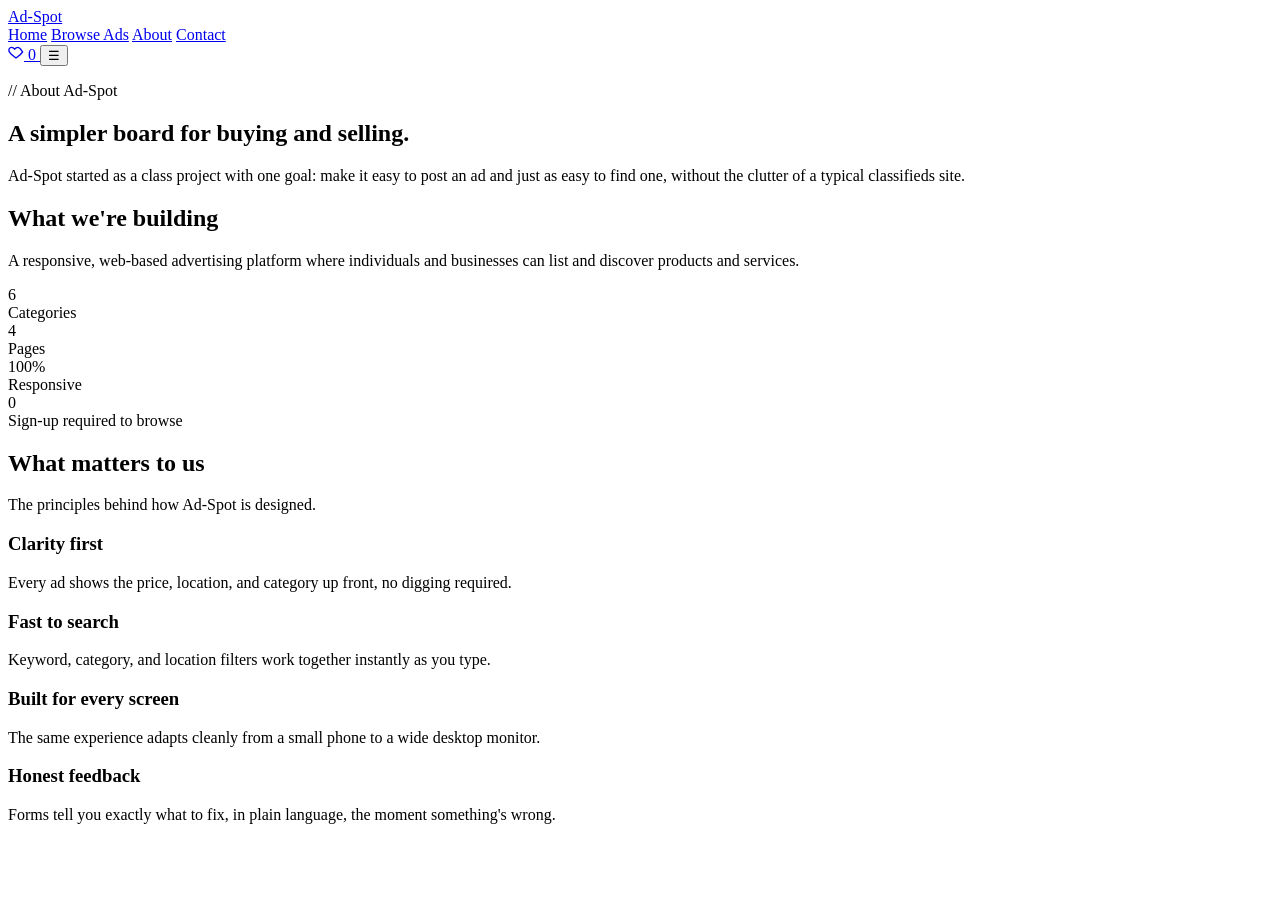
==== about.html @ 35bbc145 "Added Cards" ====
<!DOCTYPE html>
<html lang="en">
<head>
    <meta charset="UTF-8">
    <meta name="viewport" content="width=device-width, initial-scale=1.0">
    <title>Document</title>
</head>
<body data-page="about">
<header class="site-header">
    <div class="wrap">
    <a href="index.html" class="logo"><span class="dot"></span>Ad-Spot</a>
    <nav class="main-nav">
        <a href="index.html" data-page="home">Home</a>
        <a href="advertisement.html" data-page="browse">Browse Ads</a>
        <a href="about.html" data-page="about">About</a>
        <a href="contact.html" data-page="contact">Contact</a>
    </nav>
    <div class="header-actions">
        <a class="nav-fav" href="advertisement.html#favorites" title="Your favorites">
        <svg viewBox="0 0 24 24" width="16" height="16" fill="none" stroke="currentColor" stroke-width="2"><path d="M12 21s-7.5-4.6-10-9.1C.4 8.5 2 5 5.4 5c2 0 3.3 1 4.6 2.7C11.3 6 12.6 5 14.6 5 18 5 19.6 8.5 22 11.9 19.5 16.4 12 21 12 21z"/></svg>
        <span id="nav-fav-count">0</span>
        </a>
        <button class="nav-toggle" aria-label="Toggle menu">☰</button>
    </div>
</div>
</header>
<!-- hero page -->
<section class="page-hero">
    <div class="wrap">
        <p class="eyebrow-mono">// About Ad-Spot</p>
        <h1>A simpler board for buying and selling.</h1>
        <p>Ad-Spot started as a class project with one goal: make it easy to post an ad and just as easy to find one, without the clutter of a typical classifieds site.</p>
    </div>
</section>

<section class="section">
    <div class="section-head">
        <div>
            <h2>What we're building</h2>
            <p>A responsive, web-based advertising platform where individuals and businesses can list and discover products and services.</p>
        </div>
    </div>

    <div class="stat-row">
        <div class="stat"><div class="num">6</div><div class="label">Categories</div></div>
        <div class="stat"><div class="num">4</div><div class="label">Pages</div></div>
        <div class="stat"><div class="num">100%</div><div class="label">Responsive</div></div>
        <div class="stat"><div class="num">0</div><div class="label">Sign-up required to browse</div></div>
    </div>
    </div>

</section>

<!-- card section -->
<section class="section section-alt">
    <div class="wrap">
        <div class="section-head">
            <div>
                <h2>What matters to us</h2>
                <p>The principles behind how Ad-Spot is designed.</p>
            </div>
        </div>
    </div>

    <div class="value-grid">
        <div class="value-card">
            <h3>Clarity first</h3>
            <p>Every ad shows the price, location, and category up front, no digging required.</p>
        </div>
    <div class="value-card">
        <h3>Fast to search</h3>
        <p>Keyword, category, and location filters work together instantly as you type.</p>
    </div>
    <div class="value-card">
        <h3>Built for every screen</h3>
        <p>The same experience adapts cleanly from a small phone to a wide desktop monitor.</p>
    </div>
    <div class="value-card">
        <h3>Honest feedback</h3>
        <p>Forms tell you exactly what to fix, in plain language, the moment something's wrong.</p>
    </div>
    </div>

</section>

</body>
</html>
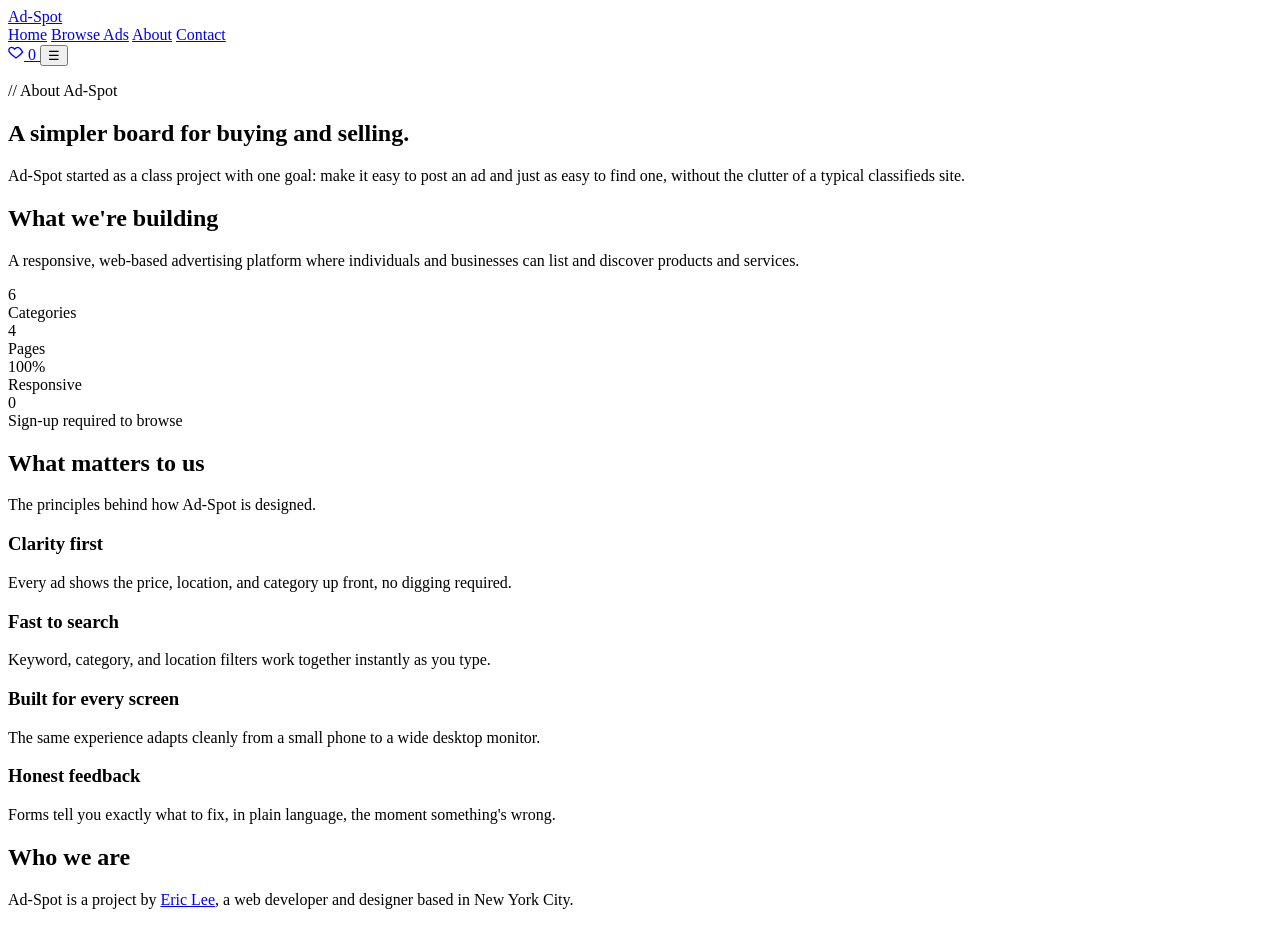
==== commit af9e5c97: "Added a section" ====
--- a/about.html
+++ b/about.html
@@ -83,5 +83,15 @@
 
 </section>
 
+<section class="section">
+    <div class="wrap">
+        <div class="section-head">
+            <div>
+                <h2>Who we are</h2>
+                <p>Ad-Spot is a project by <a href="https://www.linkedin.com/in/eric-lee-1b0a3b1b6/" target="_blank">Eric Lee</a>, a web developer and designer based in New York City.</p>
+            </div>
+        </div>
+    </div>
+</section>
 </body>
 </html>
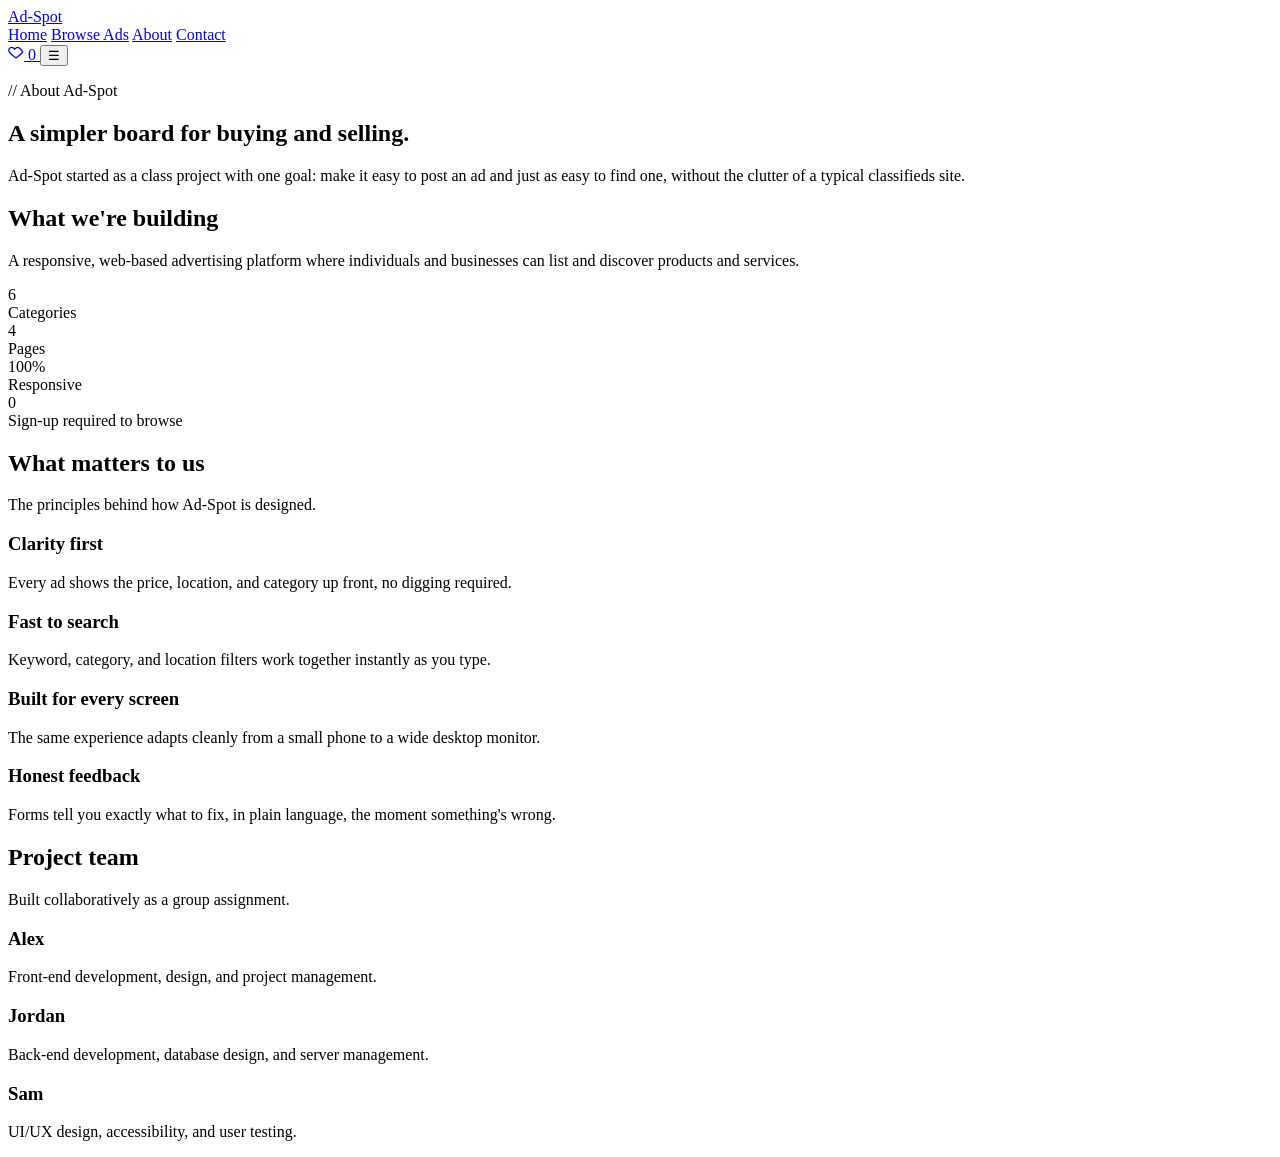
==== commit fbf82faa: "Added team cards" ====
--- a/about.html
+++ b/about.html
@@ -87,11 +87,25 @@
     <div class="wrap">
         <div class="section-head">
             <div>
-                <h2>Who we are</h2>
-                <p>Ad-Spot is a project by <a href="https://www.linkedin.com/in/eric-lee-1b0a3b1b6/" target="_blank">Eric Lee</a>, a web developer and designer based in New York City.</p>
+                <h2>Project team</h2>
+                <p>Built collaboratively as a group assignment.</p>
             </div>
         </div>
+        <div class="team-grid">
+            <div class="team-card">
+                <h3>Alex</h3>
+                <p>Front-end development, design, and project management.</p>
+            </div>
+            <div class="team-card">
+                <h3>Jordan</h3>
+                <p>Back-end development, database design, and server management.</p>
+            </div>
+            <div class="team-card">
+                <h3>Sam</h3>
+                <p>UI/UX design, accessibility, and user testing.</p>
+            </div>
     </div>
+
 </section>
 </body>
 </html>
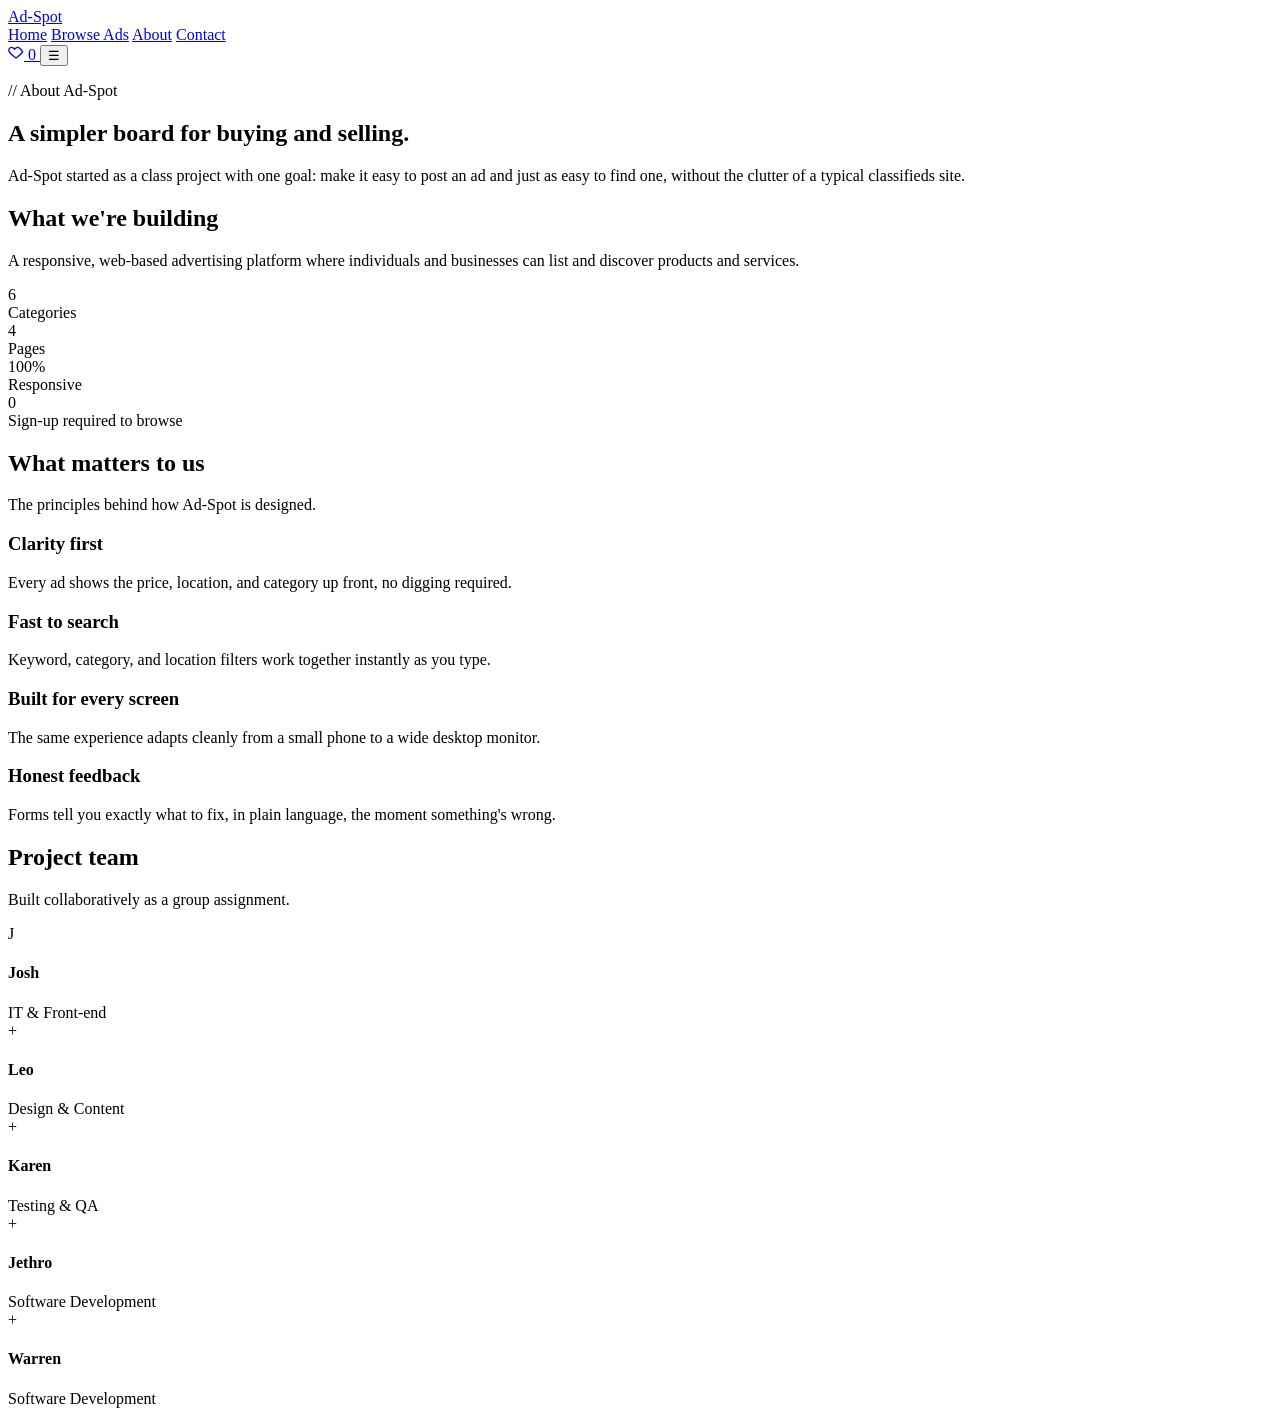
==== commit 270ab768: "Added team cards" ====
--- a/about.html
+++ b/about.html
@@ -84,7 +84,7 @@
 </section>
 
 <section class="section">
-    <div class="wrap">
+<div class="wrap">
         <div class="section-head">
             <div>
                 <h2>Project team</h2>
@@ -92,20 +92,37 @@
             </div>
         </div>
         <div class="team-grid">
-            <div class="team-card">
-                <h3>Alex</h3>
-                <p>Front-end development, design, and project management.</p>
-            </div>
-            <div class="team-card">
-                <h3>Jordan</h3>
-                <p>Back-end development, database design, and server management.</p>
-            </div>
-            <div class="team-card">
-                <h3>Sam</h3>
-                <p>UI/UX design, accessibility, and user testing.</p>
-            </div>
+    <div class="team-card">
+        <div class="team-avatar">J</div>
+        <h4>Josh</h4>
+        <span>IT & Front-end</span>
     </div>
 
+    <div class="team-card">
+        <div class="team-avatar">+</div>
+        <h4>Leo</h4>
+        <span>Design & Content</span>
+    </div>
+
+    <div class="team-card">
+        <div class="team-avatar">+</div>
+        <h4>Karen</h4>
+        <span>Testing & QA</span>
+    </div>
+
+    <div class="team-card">
+        <div class="team-avatar">+</div>
+        <h4>Jethro</h4>
+        <span>Software Development</span>
+    </div>
+
+    <div class="team-card">
+        <div class="team-avatar">+</div>
+        <h4>Warren</h4>
+        <span>Software Development</span>
+    </div>
+</div>
 </section>
+
 </body>
 </html>
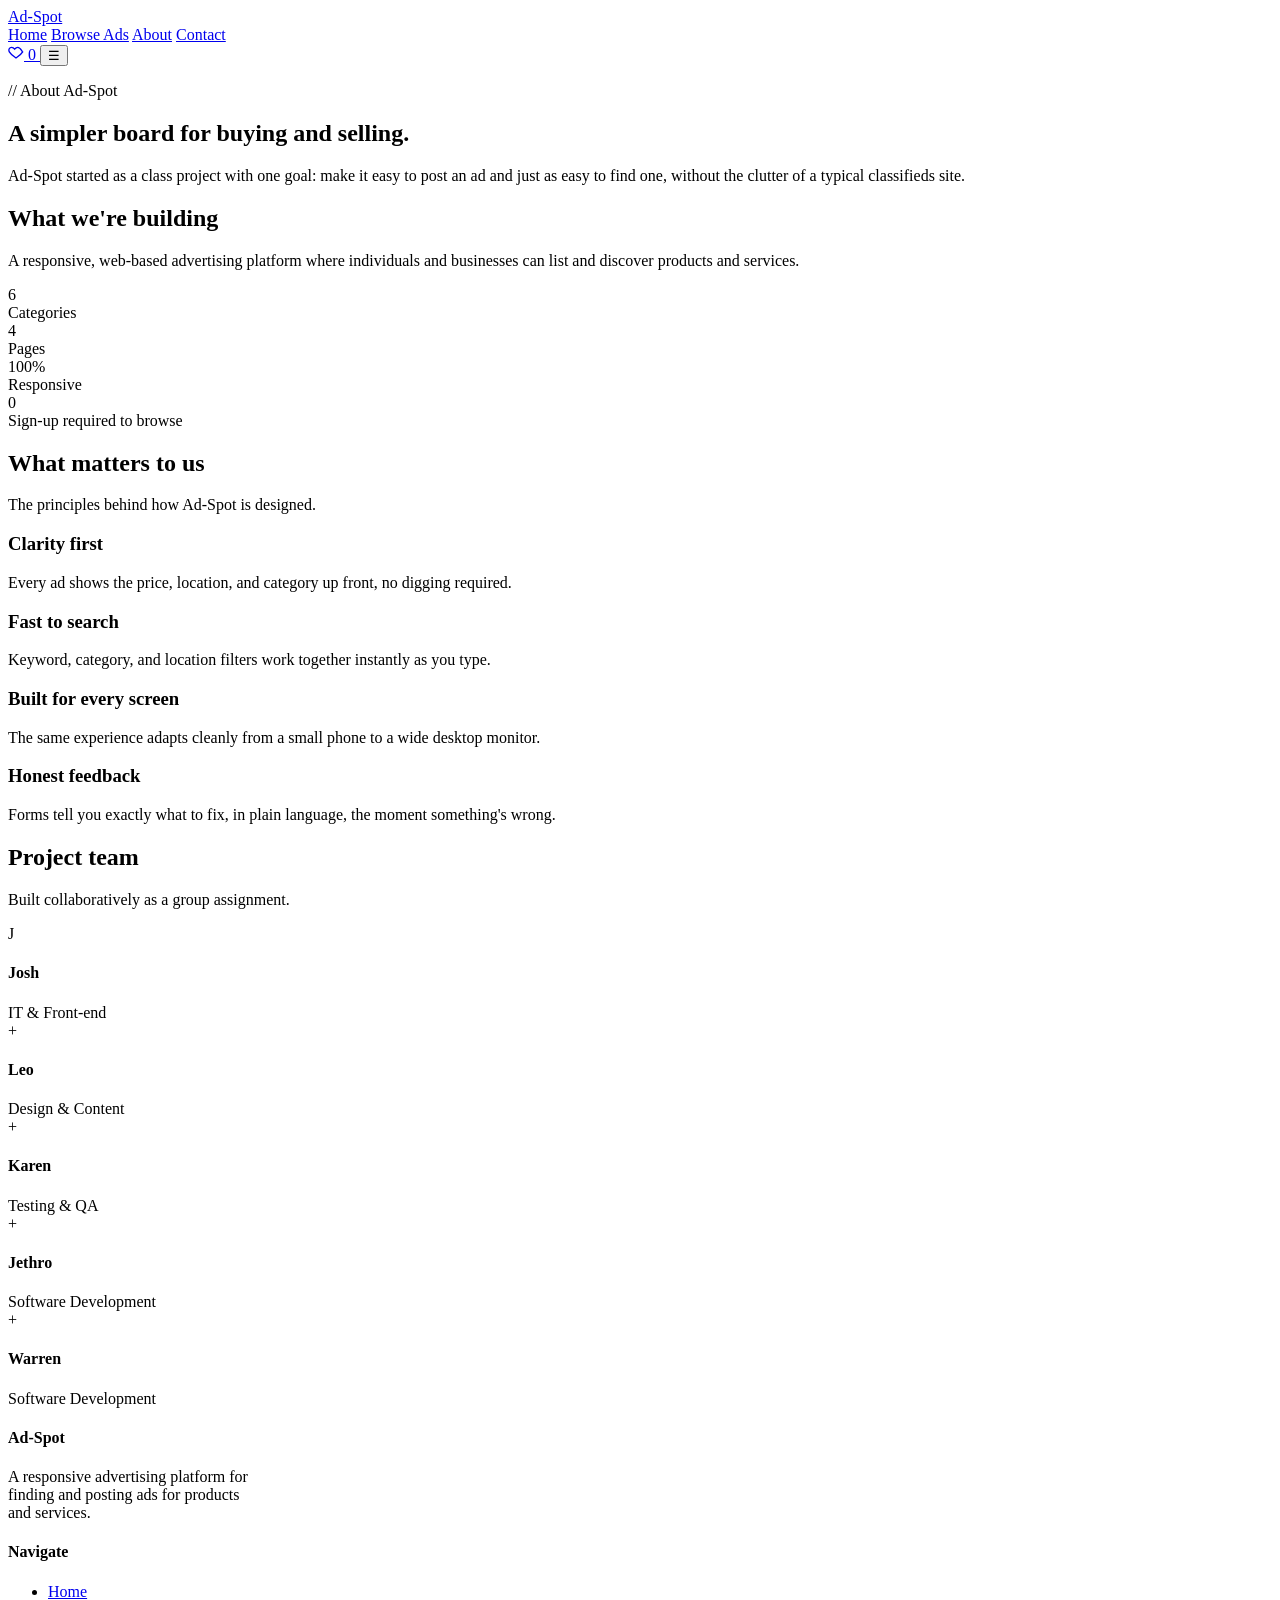
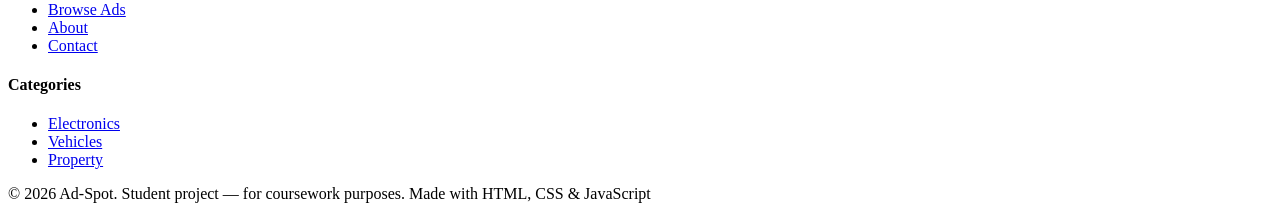
==== commit 5e075f69: "Added footer" ====
--- a/about.html
+++ b/about.html
@@ -124,5 +124,36 @@
 </div>
 </section>
 
+<footer class="site-footer">
+<div class="wrap">
+<div class="footer-grid">
+    <div>
+        <h4>Ad-Spot</h4>
+        <p style="max-width:32ch;">A responsive advertising platform for finding and posting ads for products and services.</p>
+    </div>
+        <div>
+            <h4>Navigate</h4>
+                <ul>
+                    <li><a href="index.html">Home</a></li>
+                    <li><a href="advertisement.html">Browse Ads</a></li>
+                    <li><a href="about.html">About</a></li>
+                    <li><a href="contact.html">Contact</a></li>
+                </ul>
+        </div>
+    <div>
+        <h4>Categories</h4>
+        <ul>
+            <li><a href="advertisement.html?category=electronics">Electronics</a></li>
+            <li><a href="advertisement.html?category=vehicles">Vehicles</a></li>
+            <li><a href="advertisement.html?category=property">Property</a></li>
+        </ul>
+    </div>
+    </div>
+    <div class="footer-bottom">
+        <span>© 2026 Ad-Spot. Student project — for coursework purposes.</span>
+        <span>Made with HTML, CSS & JavaScript</span>
+    </div>
+</div>
+</footer>
 </body>
 </html>
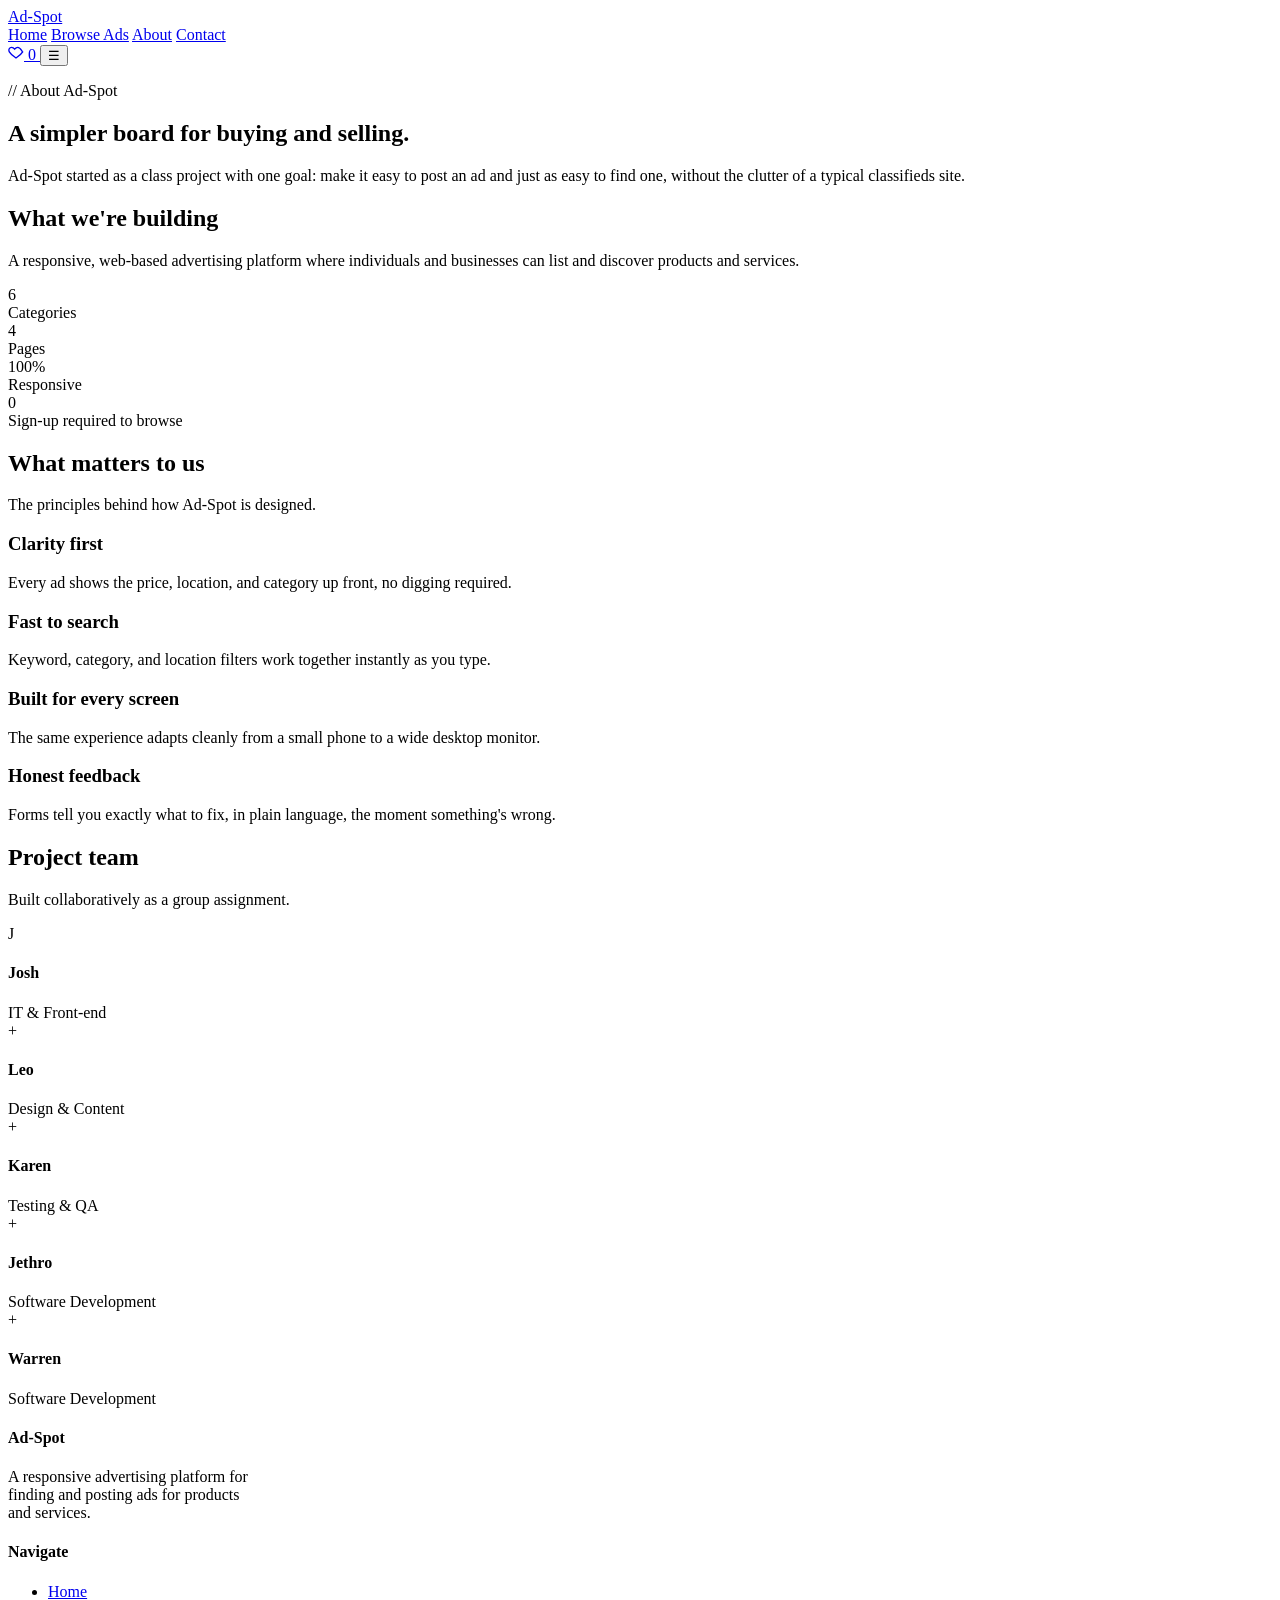
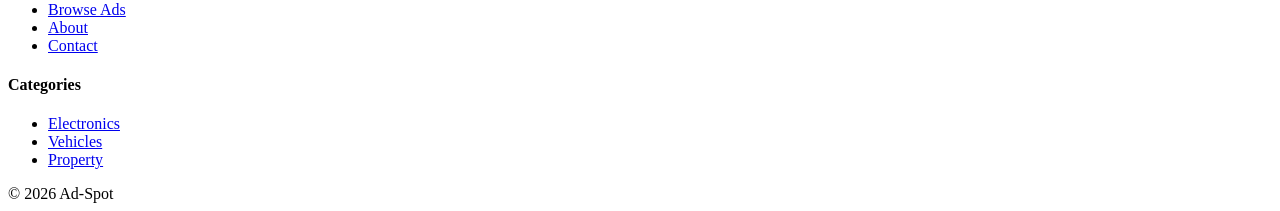
==== commit 76b91608: "update about" ====
--- a/about.html
+++ b/about.html
@@ -3,7 +3,7 @@
 <head>
     <meta charset="UTF-8">
     <meta name="viewport" content="width=device-width, initial-scale=1.0">
-    <title>Document</title>
+    <title>About Ad-Spot</title>
 </head>
 <body data-page="about">
 <header class="site-header">
@@ -24,7 +24,6 @@
     </div>
 </div>
 </header>
-<!-- hero page -->
 <section class="page-hero">
     <div class="wrap">
         <p class="eyebrow-mono">// About Ad-Spot</p>
@@ -51,7 +50,6 @@
 
 </section>
 
-<!-- card section -->
 <section class="section section-alt">
     <div class="wrap">
         <div class="section-head">
@@ -150,10 +148,13 @@
     </div>
     </div>
     <div class="footer-bottom">
-        <span>© 2026 Ad-Spot. Student project — for coursework purposes.</span>
-        <span>Made with HTML, CSS & JavaScript</span>
+        <span>© 2026 Ad-Spot</span>
     </div>
 </div>
 </footer>
+
+<script src="script.js"></script>
+
+
 </body>
 </html>
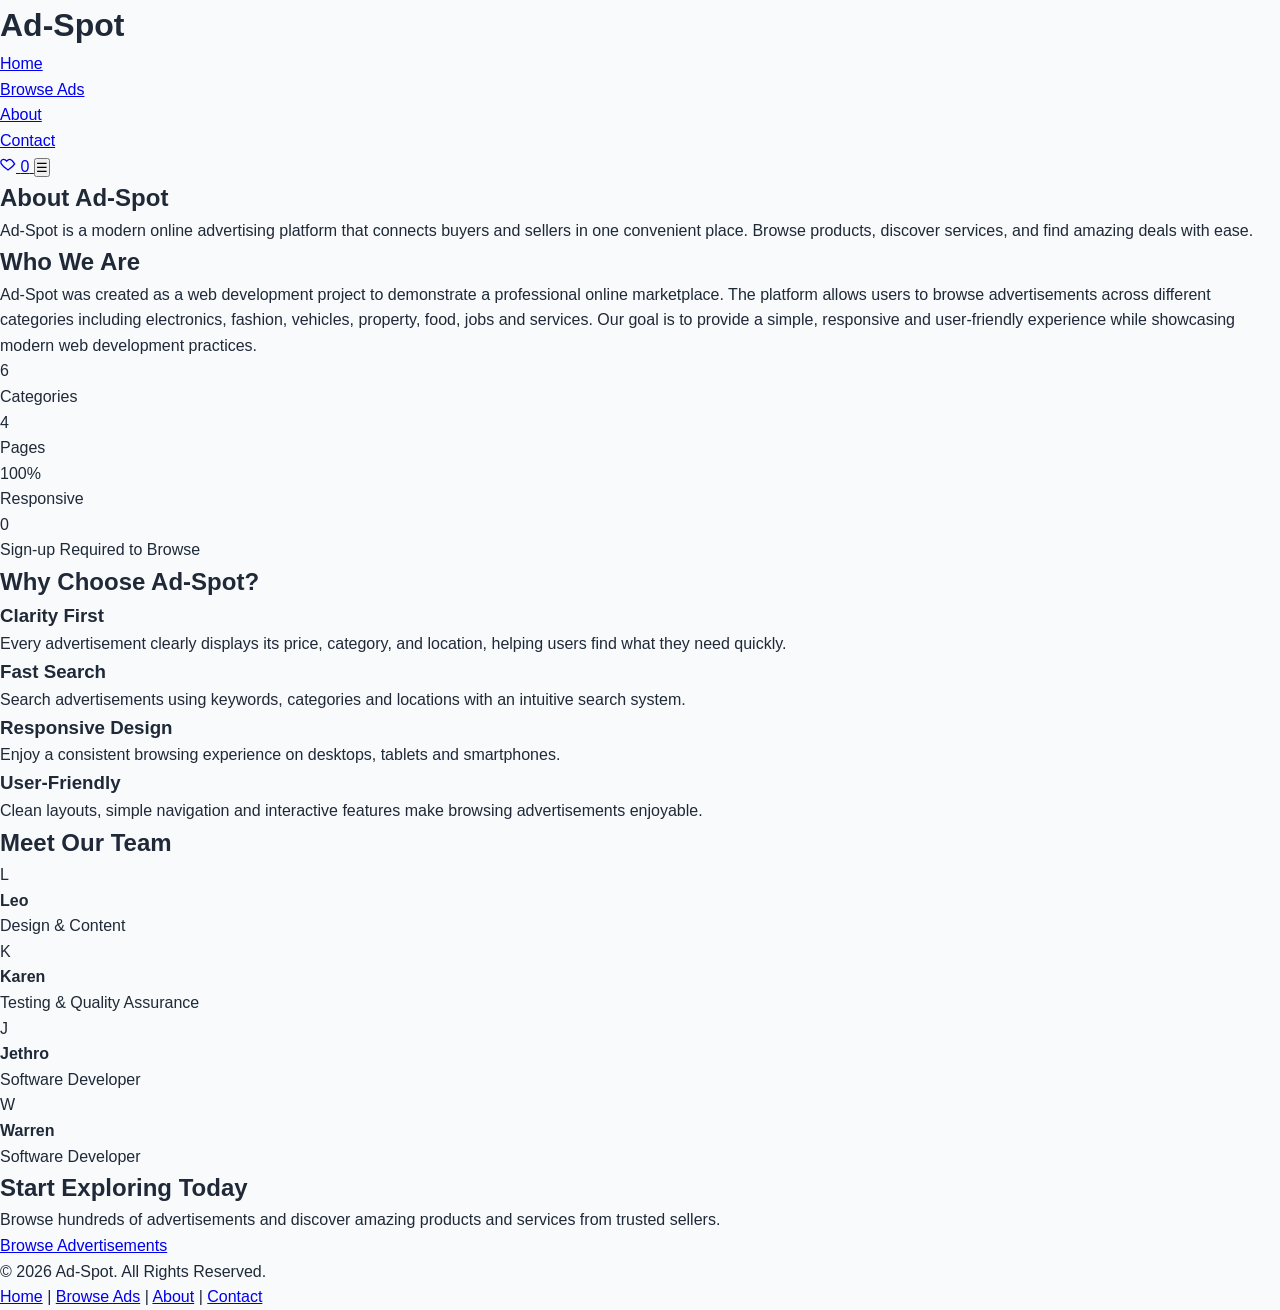
==== commit 0649fbd2: "add nav bar" ====
--- a/about.html
+++ b/about.html
@@ -3,158 +3,199 @@
 <head>
     <meta charset="UTF-8">
     <meta name="viewport" content="width=device-width, initial-scale=1.0">
-    <title>About Ad-Spot</title>
+    <meta name="description" content="Learn more about Ad-Spot">
+    <title>Ad-Spot | About</title>
+
+    <link rel="stylesheet" href="style.css">
 </head>
-<body data-page="about">
-<header class="site-header">
-    <div class="wrap">
-    <a href="index.html" class="logo"><span class="dot"></span>Ad-Spot</a>
-    <nav class="main-nav">
-        <a href="index.html" data-page="home">Home</a>
-        <a href="advertisement.html" data-page="browse">Browse Ads</a>
-        <a href="about.html" data-page="about">About</a>
-        <a href="contact.html" data-page="contact">Contact</a>
-    </nav>
-    <div class="header-actions">
-        <a class="nav-fav" href="advertisement.html#favorites" title="Your favorites">
-        <svg viewBox="0 0 24 24" width="16" height="16" fill="none" stroke="currentColor" stroke-width="2"><path d="M12 21s-7.5-4.6-10-9.1C.4 8.5 2 5 5.4 5c2 0 3.3 1 4.6 2.7C11.3 6 12.6 5 14.6 5 18 5 19.6 8.5 22 11.9 19.5 16.4 12 21 12 21z"/></svg>
-        <span id="nav-fav-count">0</span>
+
+<body>
+
+    <!-- ================= HEADER ================= -->
+
+    <header>
+
+        <div class="logo">
+            <h1>Ad-Spot</h1>
+        </div>
+
+        <nav>
+            <ul>
+                <li><a href="index.html">Home</a></li>
+                <li><a href="advertisement.html">Browse Ads</a></li>
+                <li><a href="about.html" class="active">About</a></li>
+                <li><a href="contact.html">Contact</a></li>
+            </ul>
+        </nav>
+
+        <div class="header-actions">
+
+            <a class="nav-fav" href="advertisement.html#favorites" title="Your Favorites">
+
+                <svg viewBox="0 0 24 24"
+                     width="16"
+                     height="16"
+                     fill="none"
+                     stroke="currentColor"
+                     stroke-width="2">
+
+                    <path d="M12 21s-7.5-4.6-10-9.1C.4 8.5 2 5 5.4 5c2 0 3.3 1 4.6 2.7C11.3 6 12.6 5 14.6 5 18 5 19.6 8.5 22 11.9 19.5 16.4 12 21 12 21z"/>
+                </svg>
+
+                <span id="nav-fav-count">0</span>
+
+            </a>
+
+            <button class="nav-toggle" aria-label="Toggle Menu">
+                ☰
+            </button>
+
+        </div>
+
+    </header>
+
+    <section class="page-banner">
+        <h2>About Ad-Spot</h2>
+        <p>
+            Ad-Spot is a modern online advertising platform that connects buyers
+            and sellers in one convenient place. Browse products, discover
+            services, and find amazing deals with ease.
+        </p>
+
+    </section>
+
+    <section class="about-section">
+        <div class="container">
+            <h2 class="section-title">
+                Who We Are
+            </h2>
+            <p>
+                Ad-Spot was created as a web development project to demonstrate
+                a professional online marketplace. The platform allows users to
+                browse advertisements across different categories including
+                electronics, fashion, vehicles, property, food, jobs and
+                services.
+
+                Our goal is to provide a simple, responsive and user-friendly
+                experience while showcasing modern web development practices.
+            </p>
+        </div>
+    </section>
+
+    <section class="stat-row">
+        <div class="stat">
+            <div class="num">6</div>
+            <div class="label">Categories</div>
+        </div>
+
+        <div class="stat">
+            <div class="num">4</div>
+            <div class="label">Pages</div>
+        </div>
+        <div class="stat">
+            <div class="num">100%</div>
+            <div class="label">Responsive</div>
+        </div>
+        <div class="stat">
+            <div class="num">0</div>
+            <div class="label">Sign-up Required to Browse</div>
+        </div>
+    </section>
+
+    <section>
+        <h2 class="section-title">
+            Why Choose Ad-Spot?
+        </h2>
+        <div class="value-grid">
+            <div class="value-card">
+                <h3>Clarity First</h3>
+                <p>
+                    Every advertisement clearly displays its price, category,
+                    and location, helping users find what they need quickly.
+                </p>
+            </div>
+
+            <div class="value-card">
+                <h3>Fast Search</h3>
+                <p>
+                    Search advertisements using keywords, categories and
+                    locations with an intuitive search system.
+                </p>
+            </div>
+            <div class="value-card">
+                <h3>Responsive Design</h3>
+                <p>
+                    Enjoy a consistent browsing experience on desktops,
+                    tablets and smartphones.
+                </p>
+            </div>
+            <div class="value-card">
+                <h3>User-Friendly</h3>
+                <p>
+                    Clean layouts, simple navigation and interactive
+                    features make browsing advertisements enjoyable.
+                </p>
+            </div>
+        </div>
+    </section>
+
+    <section class="team-section">
+        <h2>Meet Our Team</h2>
+        <div class="team-grid">
+            <div class="team-card">
+                <div class="team-avatar">L</div>
+                <h4>Leo</h4>
+                <span>Design & Content</span>
+            </div>
+
+            <div class="team-card">
+                <div class="team-avatar">K</div>
+                <h4>Karen</h4>
+                <span>Testing & Quality Assurance</span>
+            </div>
+            <div class="team-card">
+                <div class="team-avatar">J</div>
+                <h4>Jethro</h4>
+                <span>Software Developer</span>
+            </div>
+
+            <div class="team-card">
+                <div class="team-avatar">W</div>
+                <h4>Warren</h4>
+                <span>Software Developer</span>
+            </div>
+        </div>
+    </section>
+
+    <section class="cta">
+
+        <h2>Start Exploring Today</h2>
+
+        <p>
+            Browse hundreds of advertisements and discover amazing products
+            and services from trusted sellers.
+        </p>
+
+        <a href="advertisement.html" class="btn">
+            Browse Advertisements
         </a>
-        <button class="nav-toggle" aria-label="Toggle menu">☰</button>
-    </div>
-</div>
-</header>
-<section class="page-hero">
-    <div class="wrap">
-        <p class="eyebrow-mono">// About Ad-Spot</p>
-        <h1>A simpler board for buying and selling.</h1>
-        <p>Ad-Spot started as a class project with one goal: make it easy to post an ad and just as easy to find one, without the clutter of a typical classifieds site.</p>
-    </div>
-</section>
-
-<section class="section">
-    <div class="section-head">
-        <div>
-            <h2>What we're building</h2>
-            <p>A responsive, web-based advertising platform where individuals and businesses can list and discover products and services.</p>
-        </div>
-    </div>
-
-    <div class="stat-row">
-        <div class="stat"><div class="num">6</div><div class="label">Categories</div></div>
-        <div class="stat"><div class="num">4</div><div class="label">Pages</div></div>
-        <div class="stat"><div class="num">100%</div><div class="label">Responsive</div></div>
-        <div class="stat"><div class="num">0</div><div class="label">Sign-up required to browse</div></div>
-    </div>
-    </div>
-
-</section>
-
-<section class="section section-alt">
-    <div class="wrap">
-        <div class="section-head">
-            <div>
-                <h2>What matters to us</h2>
-                <p>The principles behind how Ad-Spot is designed.</p>
-            </div>
-        </div>
-    </div>
-
-    <div class="value-grid">
-        <div class="value-card">
-            <h3>Clarity first</h3>
-            <p>Every ad shows the price, location, and category up front, no digging required.</p>
-        </div>
-    <div class="value-card">
-        <h3>Fast to search</h3>
-        <p>Keyword, category, and location filters work together instantly as you type.</p>
-    </div>
-    <div class="value-card">
-        <h3>Built for every screen</h3>
-        <p>The same experience adapts cleanly from a small phone to a wide desktop monitor.</p>
-    </div>
-    <div class="value-card">
-        <h3>Honest feedback</h3>
-        <p>Forms tell you exactly what to fix, in plain language, the moment something's wrong.</p>
-    </div>
-    </div>
-
-</section>
-
-<section class="section">
-<div class="wrap">
-        <div class="section-head">
-            <div>
-                <h2>Project team</h2>
-                <p>Built collaboratively as a group assignment.</p>
-            </div>
-        </div>
-        <div class="team-grid">
-    <div class="team-card">
-        <div class="team-avatar">J</div>
-        <h4>Josh</h4>
-        <span>IT & Front-end</span>
-    </div>
-
-    <div class="team-card">
-        <div class="team-avatar">+</div>
-        <h4>Leo</h4>
-        <span>Design & Content</span>
-    </div>
-
-    <div class="team-card">
-        <div class="team-avatar">+</div>
-        <h4>Karen</h4>
-        <span>Testing & QA</span>
-    </div>
-
-    <div class="team-card">
-        <div class="team-avatar">+</div>
-        <h4>Jethro</h4>
-        <span>Software Development</span>
-    </div>
-
-    <div class="team-card">
-        <div class="team-avatar">+</div>
-        <h4>Warren</h4>
-        <span>Software Development</span>
-    </div>
-</div>
-</section>
-
-<footer class="site-footer">
-<div class="wrap">
-<div class="footer-grid">
-    <div>
-        <h4>Ad-Spot</h4>
-        <p style="max-width:32ch;">A responsive advertising platform for finding and posting ads for products and services.</p>
-    </div>
-        <div>
-            <h4>Navigate</h4>
-                <ul>
-                    <li><a href="index.html">Home</a></li>
-                    <li><a href="advertisement.html">Browse Ads</a></li>
-                    <li><a href="about.html">About</a></li>
-                    <li><a href="contact.html">Contact</a></li>
-                </ul>
-        </div>
-    <div>
-        <h4>Categories</h4>
-        <ul>
-            <li><a href="advertisement.html?category=electronics">Electronics</a></li>
-            <li><a href="advertisement.html?category=vehicles">Vehicles</a></li>
-            <li><a href="advertisement.html?category=property">Property</a></li>
-        </ul>
-    </div>
-    </div>
-    <div class="footer-bottom">
-        <span>© 2026 Ad-Spot</span>
-    </div>
-</div>
-</footer>
-
-<script src="script.js"></script>
-
+
+    </section>
+
+    <footer>
+
+        <p>&copy; 2026 Ad-Spot. All Rights Reserved.</p>
+
+        <p>
+            <a href="index.html">Home</a> |
+            <a href="advertisement.html">Browse Ads</a> |
+            <a href="about.html">About</a> |
+            <a href="contact.html">Contact</a>
+        </p>
+
+    </footer>
+
+    <script src="script.js"></script>
 
 </body>
 </html>
--- a/style.css
+++ b/style.css
@@ -0,0 +1,17 @@
+*{
+    margin:0;
+    padding:0;
+    box-sizing:border-box;
+    font-family:'Poppins',sans-serif;
+}
+
+html{
+    scroll-behavior:smooth;
+}
+
+body{
+    background:#F8FAFC;
+    color:#1F2937;
+    line-height:1.6;
+}
+
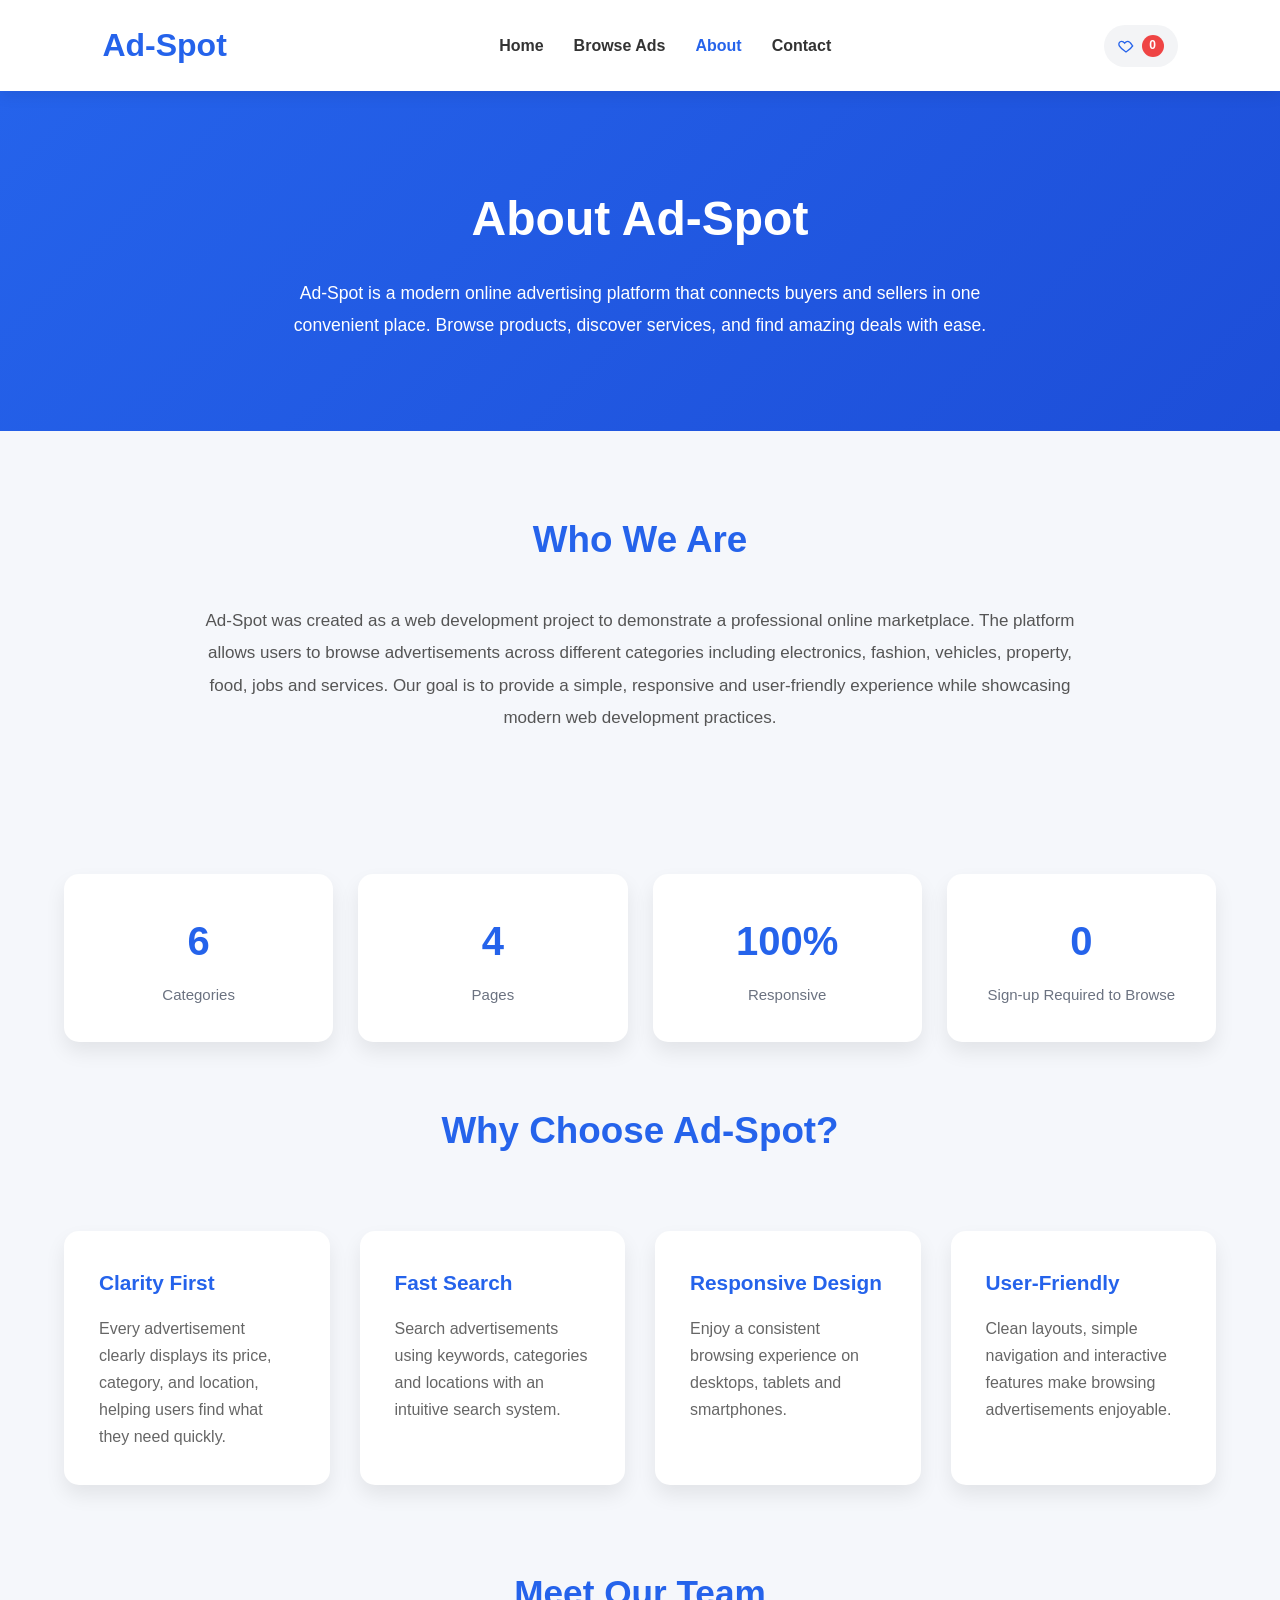
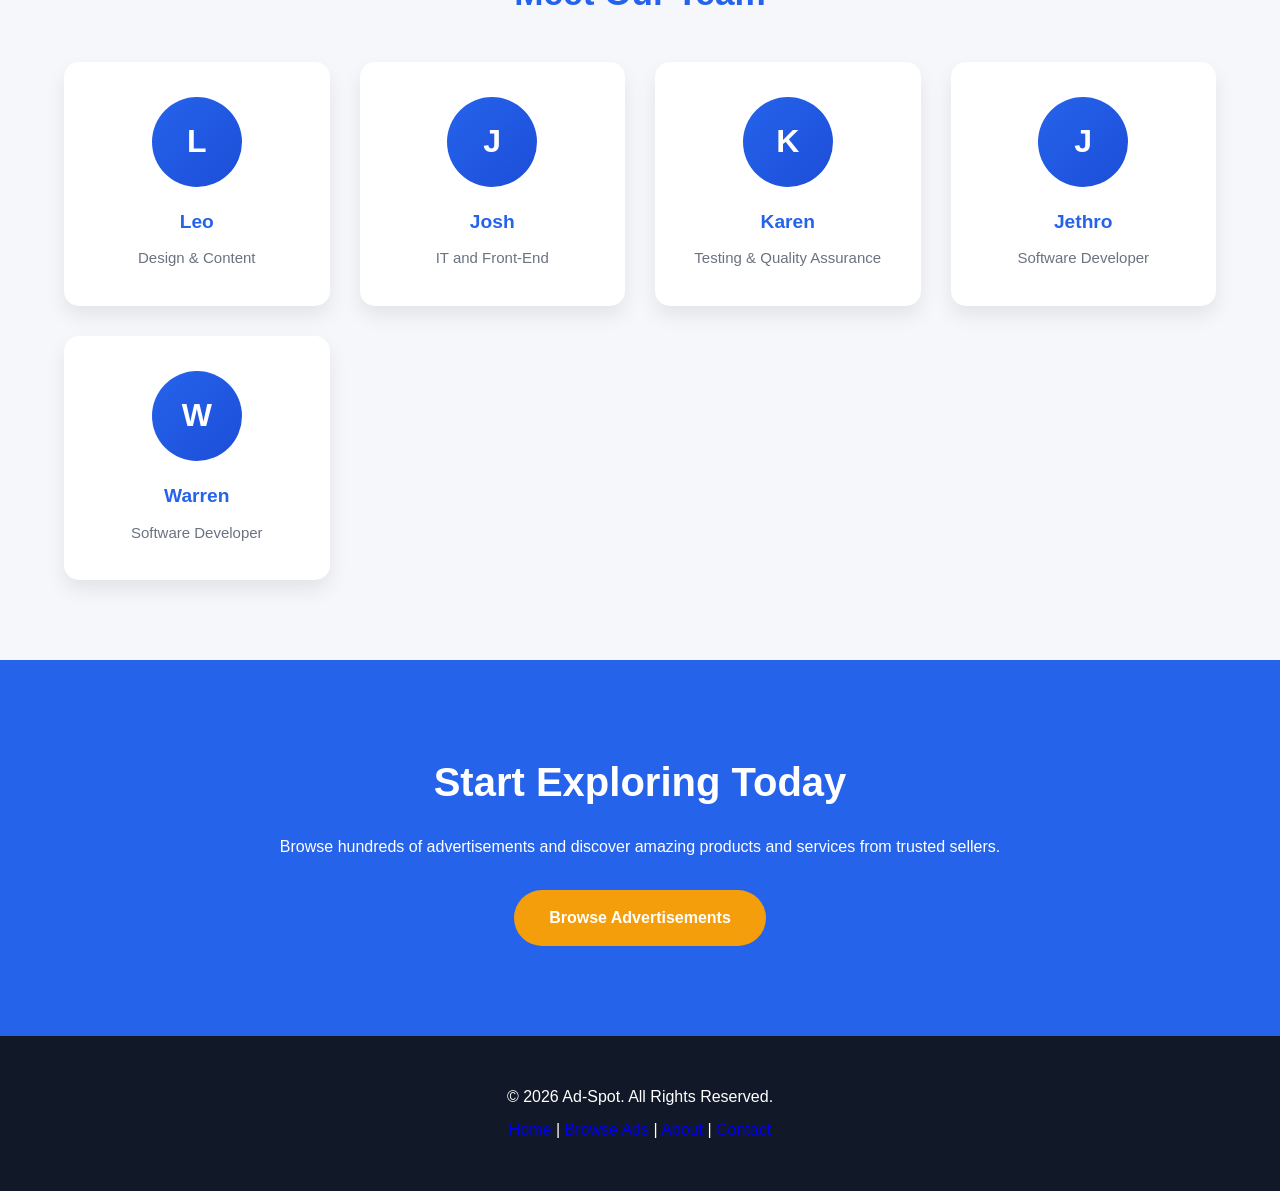
==== commit b2ce3bcd: "Final about" ====
--- a/about.html
+++ b/about.html
@@ -10,8 +10,6 @@
 </head>
 
 <body>
-
-    <!-- ================= HEADER ================= -->
 
     <header>
 
@@ -149,6 +147,12 @@
             </div>
 
             <div class="team-card">
+                <div class="team-avatar">J</div>
+                <h4>Josh</h4>
+                <span>IT and Front-End</span>
+            </div>
+
+            <div class="team-card">
                 <div class="team-avatar">K</div>
                 <h4>Karen</h4>
                 <span>Testing & Quality Assurance</span>
--- a/style.css
+++ b/style.css
@@ -1,3 +1,373 @@
+
+*{
+    margin:0;
+    padding:0;
+    box-sizing:border-box;
+    font-family:"Poppins",sans-serif;
+}
+
+html{
+    scroll-behavior:smooth;
+}
+
+body{
+    background:#f5f7fb;
+    color:#333;
+    line-height:1.7;
+}
+
+/*Header*/
+
+header{
+
+    background:#ffffff;
+    display:flex;
+    justify-content:space-between;
+    align-items:center;
+
+    padding:20px 8%;
+    box-shadow:0 5px 15px rgba(0,0,0,.08);
+
+    position:sticky;
+    top:0;
+    z-index:1000;
+}
+
+.logo h1{
+
+    color:#2563eb;
+    font-size:2rem;
+}
+
+nav ul{
+
+    display:flex;
+    list-style:none;
+    gap:30px;
+}
+
+nav a{
+
+    text-decoration:none;
+    color:#333;
+    font-weight:600;
+    transition:.3s;
+}
+
+nav a:hover,
+.active{
+
+    color:#2563eb;
+}
+
+/*Hero Section*/
+
+.hero{
+
+    height:90vh;
+
+    display:flex;
+    justify-content:center;
+    align-items:center;
+
+    text-align:center;
+
+    background:linear-gradient(rgba(37,99,235,.8),
+    rgba(37,99,235,.8)),
+    url("https://images.unsplash.com/photo-1522202176988-66273c2fd55f");
+
+    background-size:cover;
+    background-position:center;
+
+    color:white;
+
+    padding:0 10%;
+}
+
+.hero-text{
+
+    max-width:800px;
+}
+
+.hero h2{
+
+    font-size:3rem;
+    margin-bottom:20px;
+}
+
+.hero p{
+
+    font-size:1.1rem;
+    margin-bottom:35px;
+}
+
+.btn{
+
+    display:inline-block;
+
+    background:#f59e0b;
+    color:white;
+
+    padding:15px 35px;
+
+    border-radius:50px;
+
+    text-decoration:none;
+
+    transition:.3s;
+}
+
+.btn:hover{
+
+    background:#d97706;
+    transform:translateY(-5px);
+}
+
+/*Search box*/
+
+.search{
+
+    padding:70px 8%;
+    text-align:center;
+}
+
+.search h2{
+
+    margin-bottom:30px;
+    color:#2563eb;
+}
+
+.search form{
+
+    display:grid;
+    grid-template-columns:repeat(auto-fit,minmax(220px,1fr));
+
+    gap:20px;
+}
+
+.search input,
+.search select{
+
+    padding:15px;
+
+    border:1px solid #ddd;
+
+    border-radius:10px;
+
+    font-size:16px;
+}
+
+.search button{
+
+    background:#2563eb;
+
+    color:white;
+
+    border:none;
+
+    border-radius:10px;
+
+    cursor:pointer;
+
+    transition:.3s;
+}
+
+.search button:hover{
+
+    background:#1e40af;
+}
+
+/*Featured Ads*/
+
+.featured-ads{
+
+    padding:80px 8%;
+}
+
+.featured-ads h2{
+
+    text-align:center;
+
+    margin-bottom:40px;
+
+    color:#2563eb;
+}
+
+.ads{
+
+    display:grid;
+
+    grid-template-columns:repeat(auto-fit,minmax(280px,1fr));
+
+    gap:30px;
+}
+
+.card{
+
+    background:white;
+
+    border-radius:15px;
+
+    overflow:hidden;
+
+    box-shadow:0 8px 20px rgba(0,0,0,.08);
+
+    transition:.3s;
+}
+
+.card:hover{
+
+    transform:translateY(-10px);
+}
+
+.card img{
+
+    width:100%;
+    height:220px;
+    object-fit:cover;
+}
+
+.card h3{
+
+    padding:20px 20px 10px;
+}
+
+.card p{
+
+    padding:0 20px 15px;
+}
+
+.card button{
+
+    margin:20px;
+
+    background:#2563eb;
+
+    color:white;
+
+    border:none;
+
+    padding:12px 20px;
+
+    border-radius:8px;
+
+    cursor:pointer;
+}
+
+/*Features*/
+
+.features{
+
+    background:white;
+
+    padding:80px 8%;
+}
+
+.features h2{
+
+    text-align:center;
+
+    margin-bottom:40px;
+
+    color:#2563eb;
+}
+
+.feature-list{
+
+    display:grid;
+
+    grid-template-columns:repeat(auto-fit,minmax(220px,1fr));
+
+    gap:25px;
+}
+
+.feature{
+
+    background:#f7f9fc;
+
+    padding:30px;
+
+    border-radius:12px;
+
+    transition:.3s;
+}
+
+.feature:hover{
+
+    transform:translateY(-8px);
+}
+
+/*Call to Action*/
+
+.cta{
+
+    background:#2563eb;
+
+    color:white;
+
+    text-align:center;
+
+    padding:90px 8%;
+}
+
+.cta h2{
+
+    margin-bottom:20px;
+
+    font-size:2.5rem;
+}
+
+.cta p{
+
+    margin-bottom:30px;
+}
+
+/*Footer*/
+
+footer{
+
+    background:#111827;
+
+    color:white;
+
+    text-align:center;
+
+    padding:30px;
+}
+
+/*Responsive*/
+
+@media(max-width:768px){
+
+header{
+
+    flex-direction:column;
+
+    gap:20px;
+}
+
+nav ul{
+
+    flex-direction:column;
+
+    text-align:center;
+}
+
+.hero h2{
+
+    font-size:2.2rem;
+}
+
+.hero{
+
+    height:auto;
+    padding:100px 8%;
+}
+
+}
+
+/*Advertisement Page*/
+
 *{
     margin:0;
     padding:0;
@@ -5,13 +375,889 @@
     font-family:'Poppins',sans-serif;
 }
 
-html{
-    scroll-behavior:smooth;
-}
-
 body{
-    background:#F8FAFC;
-    color:#1F2937;
+    background:#f5f7fb;
+    color:#333;
     line-height:1.6;
 }
 
+img{
+    max-width:100%;
+    display:block;
+}
+
+a{
+    text-decoration:none;
+}
+
+button{
+    cursor:pointer;
+    font-family:inherit;
+}
+
+/*HEADER*/
+
+header{
+
+    background:#fff;
+
+    display:flex;
+
+    justify-content:space-between;
+
+    align-items:center;
+
+    padding:20px 8%;
+
+    box-shadow:0 4px 15px rgba(0,0,0,.08);
+
+    position:sticky;
+
+    top:0;
+
+    z-index:1000;
+
+}
+
+.logo h1{
+
+    color:#2563EB;
+
+    font-size:2rem;
+
+}
+
+nav ul{
+
+    display:flex;
+
+    gap:30px;
+
+    list-style:none;
+
+}
+
+nav ul li a{
+
+    color:#333;
+
+    font-weight:600;
+
+    transition:.3s;
+
+}
+
+nav ul li a:hover,
+nav ul li a.active{
+
+    color:#2563EB;
+
+}
+
+/*PAGE BANNER*/
+
+.page-banner{
+
+    background:linear-gradient(135deg,#2563EB,#1D4ED8);
+
+    color:white;
+
+    text-align:center;
+
+    padding:80px 20px;
+
+}
+
+.page-banner h2{
+
+    font-size:3rem;
+
+    margin-bottom:15px;
+
+}
+
+.page-banner p{
+
+    max-width:700px;
+
+    margin:auto;
+
+    font-size:1.1rem;
+
+}
+
+/*SEARCH*/
+
+.search-section{
+
+    width:90%;
+
+    max-width:1200px;
+
+    margin:40px auto;
+
+}
+
+.search-section form{
+
+    display:grid;
+
+    grid-template-columns:2fr 1fr 1fr auto;
+
+    gap:15px;
+
+}
+
+.search-section input,
+.search-section select{
+
+    padding:15px;
+
+    border:1px solid #ddd;
+
+    border-radius:10px;
+
+    outline:none;
+
+    font-size:15px;
+
+}
+
+.search-section input:focus,
+.search-section select:focus{
+
+    border-color:#2563EB;
+
+}
+
+.search-section button{
+
+    background:#2563EB;
+
+    color:white;
+
+    border:none;
+
+    border-radius:10px;
+
+    padding:15px 25px;
+
+    transition:.3s;
+
+}
+
+.search-section button:hover{
+
+    background:#1D4ED8;
+
+}
+
+/*ADS GRID*/
+
+.ads-container{
+
+    width:90%;
+
+    max-width:1300px;
+
+    margin:50px auto;
+
+    display:grid;
+
+    grid-template-columns:repeat(auto-fit,minmax(320px,1fr));
+
+    gap:30px;
+
+}
+
+/*CARD*/
+
+.card{
+
+    background:white;
+
+    border-radius:15px;
+
+    overflow:hidden;
+
+    position:relative;
+
+    box-shadow:0 10px 25px rgba(0,0,0,.08);
+
+    transition:.3s;
+
+}
+
+.card:hover{
+
+    transform:translateY(-10px);
+
+    box-shadow:0 15px 30px rgba(0,0,0,.12);
+
+}
+
+.card img{
+
+    width:100%;
+
+    height:230px;
+
+    object-fit:cover;
+
+}
+
+/*BADGES*/
+
+.badge{
+
+    position:absolute;
+
+    top:15px;
+
+    left:15px;
+
+    color:white;
+
+    padding:6px 14px;
+
+    border-radius:30px;
+
+    font-size:13px;
+
+    font-weight:600;
+
+}
+
+.featured{
+
+    background:#2563EB;
+
+}
+
+.sale{
+
+    background:#10B981;
+
+}
+
+.hot{
+
+    background:#EF4444;
+
+}
+
+/*CARD CONTENT*/
+
+.card-content{
+
+    padding:20px;
+
+}
+
+.card-content h3{
+
+    color:#2563EB;
+
+    margin-bottom:10px;
+
+}
+
+.card-content p{
+
+    margin-bottom:10px;
+
+    color:#555;
+
+}
+
+.price{
+
+    font-size:1.3rem;
+
+    font-weight:bold;
+
+    color:#F59E0B !important;
+
+}
+
+.location{
+
+    color:#777;
+
+    font-size:.95rem;
+
+}
+
+/*BUTTONS*/
+
+.buttons{
+
+    display:flex;
+
+    gap:10px;
+
+    margin-top:20px;
+
+}
+
+.primary{
+
+    flex:1;
+
+    background:#2563EB;
+
+    color:white;
+
+    border:none;
+
+    padding:12px;
+
+    border-radius:8px;
+
+    transition:.3s;
+
+}
+
+.primary:hover{
+
+    background:#1D4ED8;
+
+}
+
+.secondary{
+
+    flex:1;
+
+    background:#F59E0B;
+
+    color:white;
+
+    border:none;
+
+    padding:12px;
+
+    border-radius:8px;
+
+    transition:.3s;
+
+}
+
+.secondary:hover{
+
+    background:#D97706;
+
+}
+
+/*PAGINATION*/
+
+.pagination{
+
+    display:flex;
+
+    justify-content:center;
+
+    align-items:center;
+
+    gap:20px;
+
+    margin:60px 0;
+
+}
+
+.pagination button{
+
+    background:#2563EB;
+
+    color:white;
+
+    border:none;
+
+    padding:12px 20px;
+
+    border-radius:8px;
+
+    transition:.3s;
+
+}
+
+.pagination button:hover{
+
+    background:#1D4ED8;
+
+}
+
+/*FOOTER*/
+
+footer{
+
+    background:#111827;
+
+    color:white;
+
+    text-align:center;
+
+    padding:40px 20px;
+
+}
+
+footer p{
+
+    margin:8px 0;
+
+}
+
+/*RESPONSIVE*/
+
+@media(max-width:992px){
+
+.search-section form{
+
+    grid-template-columns:1fr;
+
+}
+
+}
+
+@media(max-width:768px){
+
+header{
+
+    flex-direction:column;
+
+    gap:20px;
+
+}
+
+nav ul{
+
+    flex-direction:column;
+
+    align-items:center;
+
+    gap:15px;
+
+}
+
+.page-banner h2{
+
+    font-size:2.2rem;
+
+}
+
+.buttons{
+
+    flex-direction:column;
+
+}
+
+}
+
+@media(max-width:500px){
+
+.page-banner{
+
+    padding:60px 15px;
+
+}
+
+.page-banner h2{
+
+    font-size:1.8rem;
+
+}
+
+.card img{
+
+    height:200px;
+
+}
+
+}
+
+/*About PAGE*/
+
+/*HEADER ACTIONS*/
+
+.header-actions{
+    display:flex;
+    align-items:center;
+    gap:15px;
+}
+
+.nav-fav{
+    display:flex;
+    align-items:center;
+    gap:8px;
+
+    padding:10px 14px;
+
+    border-radius:50px;
+
+    background:#f3f4f6;
+
+    color:#2563EB;
+
+    text-decoration:none;
+
+    transition:.3s;
+}
+
+.nav-fav:hover{
+
+    background:#2563EB;
+
+    color:white;
+}
+
+#nav-fav-count{
+
+    width:22px;
+
+    height:22px;
+
+    border-radius:50%;
+
+    display:flex;
+
+    justify-content:center;
+
+    align-items:center;
+
+    background:#EF4444;
+
+    color:white;
+
+    font-size:12px;
+
+    font-weight:600;
+}
+
+.nav-toggle{
+
+    display:none;
+
+    border:none;
+
+    background:#2563EB;
+
+    color:white;
+
+    padding:10px 15px;
+
+    border-radius:8px;
+
+    font-size:20px;
+
+    cursor:pointer;
+
+    transition:.3s;
+}
+
+.nav-toggle:hover{
+
+    background:#1E40AF;
+}
+
+/*PAGE BANNER*/
+
+.page-banner{
+    background:linear-gradient(135deg,#2563EB,#1D4ED8);
+    color:white;
+    text-align:center;
+    padding:90px 20px;
+}
+
+.page-banner h2{
+    font-size:3rem;
+    margin-bottom:20px;
+}
+
+.page-banner p{
+    max-width:750px;
+    margin:auto;
+    line-height:1.8;
+}
+
+/*ABOUT SECTION*/
+
+.about-section{
+    padding:80px 0;
+}
+
+.container{
+    width:90%;
+    max-width:1100px;
+    margin:auto;
+}
+
+.section-title{
+    text-align:center;
+    color:#2563EB;
+    font-size:2.3rem;
+    margin-bottom:35px;
+}
+
+.about-section p{
+    text-align:center;
+    max-width:900px;
+    margin:auto;
+    color:#555;
+    line-height:1.9;
+    font-size:17px;
+}
+
+/*BUTTON*/
+
+.btn{
+    display:inline-block;
+    background:#F59E0B;
+    color:white;
+    padding:15px 35px;
+    border-radius:50px;
+    font-weight:600;
+    transition:.3s;
+}
+
+.btn:hover{
+    background:#D97706;
+    transform:translateY(-4px);
+}
+
+/*STATISTICS SECTION*/
+
+.stat-row{
+
+    width:90%;
+
+    max-width:1200px;
+
+    margin:60px auto;
+
+    display:grid;
+
+    grid-template-columns:repeat(auto-fit,minmax(220px,1fr));
+
+    gap:25px;
+}
+
+.stat{
+
+    background:white;
+
+    text-align:center;
+
+    padding:35px 20px;
+
+    border-radius:15px;
+
+    box-shadow:0 10px 20px rgba(0,0,0,.08);
+
+    transition:.3s;
+}
+
+.stat:hover{
+
+    transform:translateY(-8px);
+}
+
+.num{
+
+    font-size:2.5rem;
+
+    font-weight:700;
+
+    color:#2563EB;
+
+    margin-bottom:10px;
+}
+
+.label{
+
+    color:#6B7280;
+
+    font-size:15px;
+}
+
+/*VALUE SECTION*/
+
+.value-grid{
+
+    width:90%;
+
+    max-width:1200px;
+
+    margin:70px auto;
+
+    display:grid;
+
+    grid-template-columns:repeat(auto-fit,minmax(260px,1fr));
+
+    gap:30px;
+}
+
+.value-card{
+
+    background:white;
+
+    padding:35px;
+
+    border-radius:15px;
+
+    box-shadow:0 10px 20px rgba(0,0,0,.08);
+
+    transition:.3s;
+}
+
+.value-card:hover{
+
+    transform:translateY(-10px);
+
+    border-top:5px solid #2563EB;
+}
+
+.value-card h3{
+
+    color:#2563EB;
+
+    margin-bottom:15px;
+
+    font-size:1.3rem;
+}
+
+.value-card p{
+
+    color:#666;
+
+    line-height:1.7;
+}
+
+/*TEAM SECTION*/
+
+.team-section{
+
+    width:90%;
+
+    max-width:1200px;
+
+    margin:80px auto;
+
+    text-align:center;
+}
+
+.team-section h2{
+
+    color:#2563EB;
+
+    margin-bottom:40px;
+
+    font-size:2.2rem;
+}
+
+.team-grid{
+
+    display:grid;
+
+    grid-template-columns:repeat(auto-fit,minmax(220px,1fr));
+
+    gap:30px;
+}
+
+.team-card{
+
+    background:white;
+
+    padding:35px;
+
+    border-radius:15px;
+
+    box-shadow:0 10px 20px rgba(0,0,0,.08);
+
+    transition:.3s;
+}
+
+.team-card:hover{
+
+    transform:translateY(-10px);
+}
+
+.team-avatar{
+
+    width:90px;
+
+    height:90px;
+
+    margin:auto;
+
+    margin-bottom:20px;
+
+    border-radius:50%;
+
+    background:linear-gradient(135deg,#2563EB,#1D4ED8);
+
+    color:white;
+
+    display:flex;
+
+    justify-content:center;
+
+    align-items:center;
+
+    font-size:2rem;
+
+    font-weight:bold;
+}
+
+.team-card h4{
+
+    color:#2563EB;
+
+    margin-bottom:8px;
+
+    font-size:1.2rem;
+}
+
+.team-card span{
+
+    color:#6B7280;
+
+    font-size:15px;
+}
+
+/*RESPONSIVE*/
+
+@media(max-width:768px){
+
+.header-actions{
+
+    gap:10px;
+}
+
+.nav-toggle{
+
+    display:block;
+}
+
+nav ul{
+
+    display:none;
+}
+
+.stat-row{
+
+    grid-template-columns:1fr;
+}
+
+.value-grid{
+
+    grid-template-columns:1fr;
+}
+
+.team-grid{
+
+    grid-template-columns:1fr;
+}
+
+}
+
+/*CONTACT SECTION*/
+
